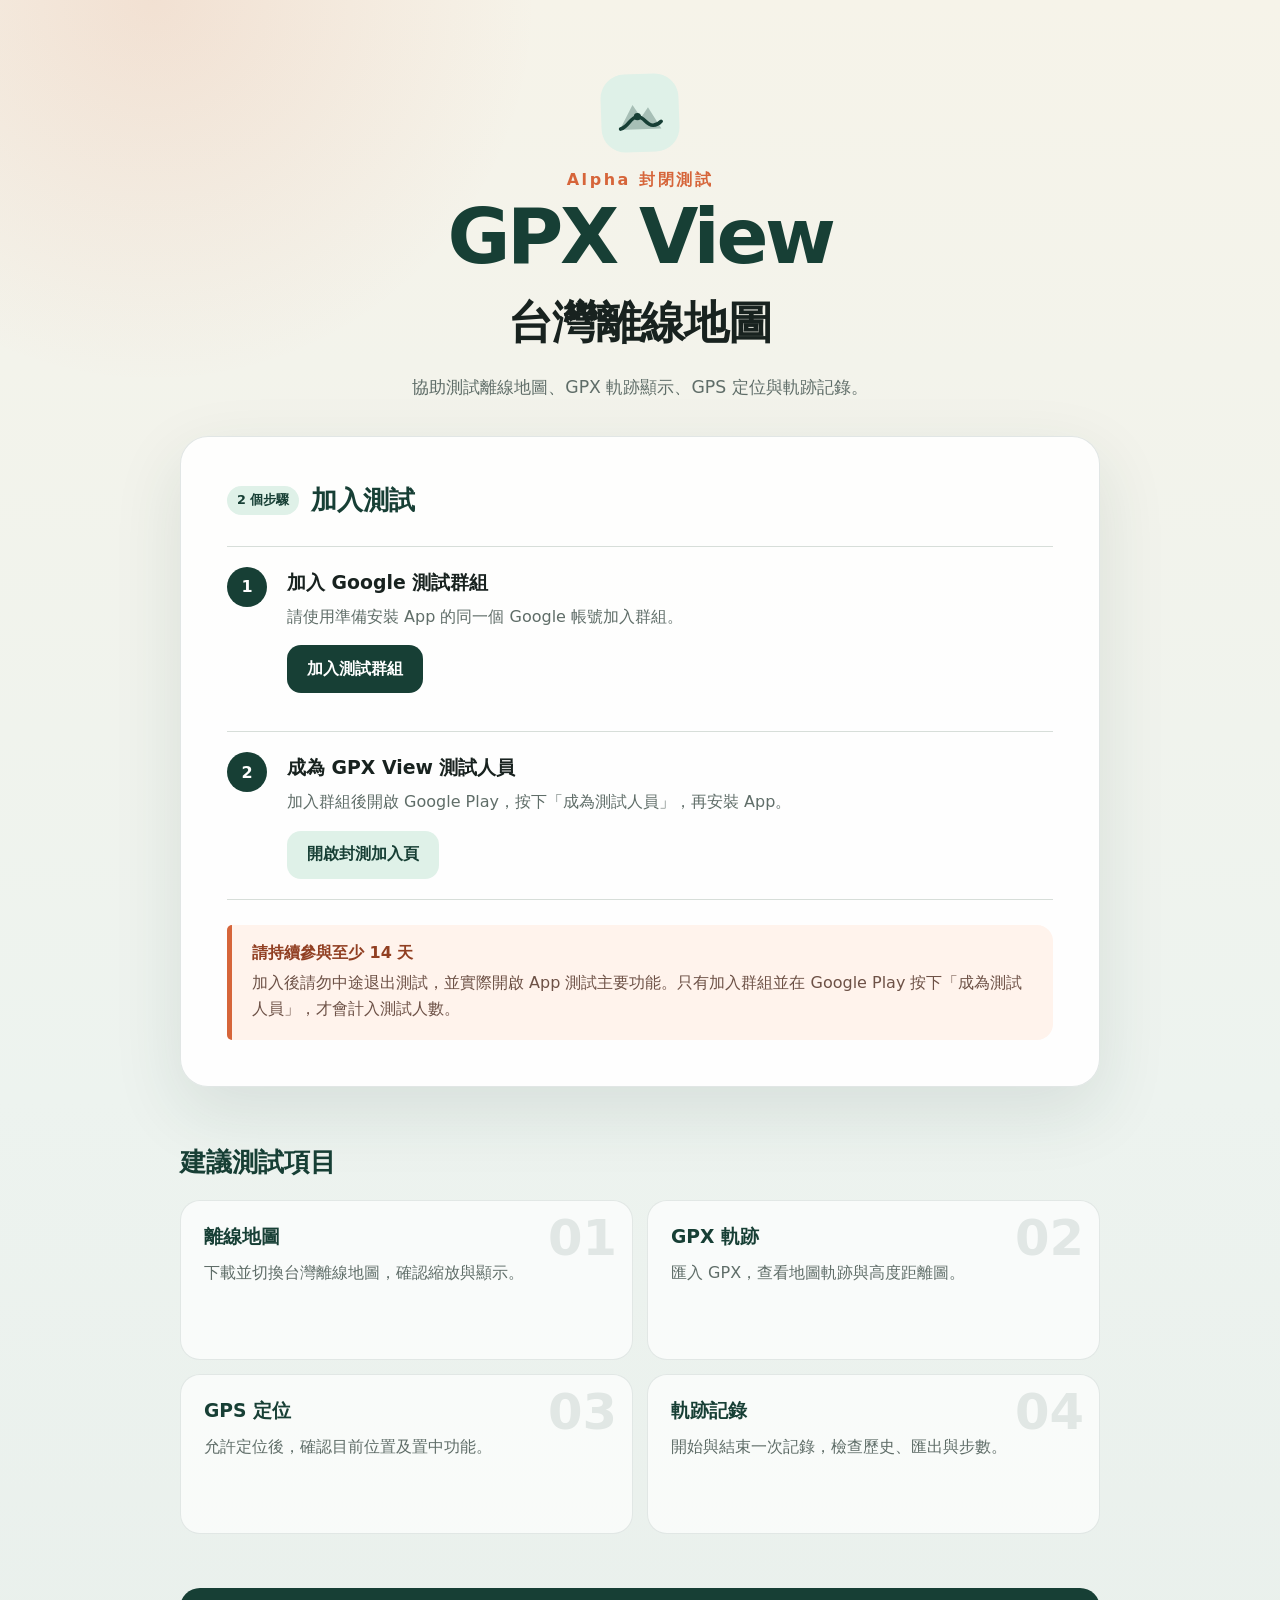
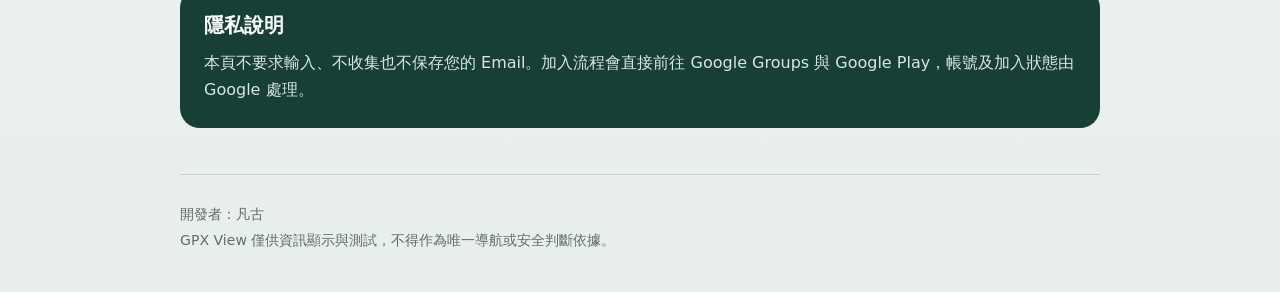
==== index.html @ 049daea7 "Add files via upload" ====
<!doctype html>
<html lang="zh-Hant">
<head>
  <meta charset="utf-8">
  <meta name="viewport" content="width=device-width, initial-scale=1">
  <meta name="description" content="GPX View 台灣離線地圖 Alpha 封閉測試加入頁面">
  <meta name="theme-color" content="#173f35">
  <title>GPX View 台灣離線地圖｜加入 Alpha 測試</title>
  <link rel="stylesheet" href="styles.css">
</head>
<body>
  <main class="shell">
    <header class="hero">
      <div class="mark" aria-hidden="true">
        <svg viewBox="0 0 64 64" role="img">
          <path d="M9 50 24 23l9 14 8-11 14 24H9Z" fill="currentColor" opacity=".28"/>
          <path d="M10 49c9-2 11-13 19-13 8 0 9 10 17 10 4 0 7-2 9-4" fill="none" stroke="currentColor" stroke-width="4" stroke-linecap="round"/>
          <circle cx="29" cy="36" r="4" fill="currentColor"/>
        </svg>
      </div>
      <p class="eyebrow">Alpha 封閉測試</p>
      <h1>GPX View<br><span>台灣離線地圖</span></h1>
      <p class="lead">協助測試離線地圖、GPX 軌跡顯示、GPS 定位與軌跡記錄。</p>
    </header>

    <section class="card" aria-labelledby="join-title">
      <div class="card-heading">
        <span class="step-badge">2 個步驟</span>
        <h2 id="join-title">加入測試</h2>
      </div>

      <ol class="steps">
        <li>
          <span class="number">1</span>
          <div class="step-content">
            <h3>加入 Google 測試群組</h3>
            <p>請使用準備安裝 App 的同一個 Google 帳號加入群組。</p>
            <a class="button primary" href="https://groups.google.com/g/gpxview-tw-testers" target="_blank" rel="noopener noreferrer">加入測試群組</a>
          </div>
        </li>
        <li>
          <span class="number">2</span>
          <div class="step-content">
            <h3>成為 GPX View 測試人員</h3>
            <p>加入群組後開啟 Google Play，按下「成為測試人員」，再安裝 App。</p>
            <a class="button secondary" href="https://play.google.com/apps/testing/ctliaw.gpxview.tw" target="_blank" rel="noopener noreferrer">開啟封測加入頁</a>
          </div>
        </li>
      </ol>

      <aside class="notice" aria-label="測試注意事項">
        <strong>請持續參與至少 14 天</strong>
        <p>加入後請勿中途退出測試，並實際開啟 App 測試主要功能。只有加入群組並在 Google Play 按下「成為測試人員」，才會計入測試人數。</p>
      </aside>
    </section>

    <section class="details" aria-labelledby="test-title">
      <h2 id="test-title">建議測試項目</h2>
      <div class="grid">
        <article><span>01</span><h3>離線地圖</h3><p>下載並切換台灣離線地圖，確認縮放與顯示。</p></article>
        <article><span>02</span><h3>GPX 軌跡</h3><p>匯入 GPX，查看地圖軌跡與高度距離圖。</p></article>
        <article><span>03</span><h3>GPS 定位</h3><p>允許定位後，確認目前位置及置中功能。</p></article>
        <article><span>04</span><h3>軌跡記錄</h3><p>開始與結束一次記錄，檢查歷史、匯出與步數。</p></article>
      </div>
    </section>

    <section class="privacy" aria-labelledby="privacy-title">
      <h2 id="privacy-title">隱私說明</h2>
      <p>本頁不要求輸入、不收集也不保存您的 Email。加入流程會直接前往 Google Groups 與 Google Play，帳號及加入狀態由 Google 處理。</p>
    </section>

    <footer>
      <p>開發者：凡古</p>
      <p>GPX View 僅供資訊顯示與測試，不得作為唯一導航或安全判斷依據。</p>
    </footer>
  </main>
</body>
</html>
---- styles.css ----
:root {
  color-scheme: light;
  --forest: #173f35;
  --forest-2: #225c4b;
  --mint: #dff1e8;
  --cream: #f6f3e9;
  --ink: #18221f;
  --muted: #5f6d68;
  --line: #d7ded9;
  --white: #fff;
  --orange: #d6653a;
  font-family: "Noto Sans TC", "Microsoft JhengHei", system-ui, sans-serif;
}

* { box-sizing: border-box; }

body {
  margin: 0;
  color: var(--ink);
  background:
    radial-gradient(circle at 12% 0%, rgba(214, 101, 58, .13), transparent 24rem),
    linear-gradient(180deg, var(--cream), #edf3ef 58%, #e8efeb);
  min-height: 100vh;
}

.shell { width: min(100% - 32px, 920px); margin: 0 auto; padding: 54px 0 36px; }
.hero { text-align: center; padding: 20px 0 34px; }
.mark { width: 78px; height: 78px; margin: 0 auto 18px; display: grid; place-items: center; color: var(--forest); background: var(--mint); border-radius: 24px; transform: rotate(-2deg); }
.mark svg { width: 58px; height: 58px; }
.eyebrow { margin: 0 0 8px; color: var(--orange); font-weight: 800; letter-spacing: .16em; }
h1 { margin: 0; font-size: clamp(2.5rem, 8vw, 4.8rem); line-height: .98; letter-spacing: -.045em; color: var(--forest); }
h1 span { color: var(--ink); font-size: .58em; letter-spacing: -.02em; }
.lead { max-width: 610px; margin: 22px auto 0; color: var(--muted); font-size: 1.08rem; line-height: 1.75; }

.card { background: rgba(255,255,255,.9); border: 1px solid rgba(23,63,53,.12); border-radius: 28px; padding: clamp(24px, 5vw, 46px); box-shadow: 0 24px 70px rgba(31,61,51,.11); }
.card-heading { display: flex; align-items: center; gap: 12px; margin-bottom: 28px; }
.card-heading h2, .details h2, .privacy h2 { margin: 0; color: var(--forest); font-size: 1.65rem; }
.step-badge { padding: 6px 10px; border-radius: 999px; color: var(--forest); background: var(--mint); font-size: .8rem; font-weight: 800; }
.steps { list-style: none; padding: 0; margin: 0; display: grid; gap: 18px; }
.steps li { display: grid; grid-template-columns: 44px 1fr; gap: 16px; padding: 20px 0; border-top: 1px solid var(--line); }
.steps li:last-child { border-bottom: 1px solid var(--line); }
.number { width: 40px; height: 40px; display: grid; place-items: center; border-radius: 50%; color: var(--white); background: var(--forest); font-weight: 900; }
.step-content h3 { margin: 3px 0 8px; font-size: 1.18rem; }
.step-content p { margin: 0 0 15px; color: var(--muted); line-height: 1.65; }
.button { display: inline-flex; min-height: 48px; align-items: center; justify-content: center; padding: 0 20px; border-radius: 14px; font-weight: 800; text-decoration: none; transition: transform .18s ease, box-shadow .18s ease; }
.button:hover { transform: translateY(-2px); box-shadow: 0 9px 24px rgba(23,63,53,.16); }
.button:focus-visible { outline: 3px solid rgba(214,101,58,.45); outline-offset: 3px; }
.primary { color: var(--white); background: var(--forest); }
.secondary { color: var(--forest); background: var(--mint); }
.notice { margin-top: 25px; padding: 18px 20px; border-left: 5px solid var(--orange); border-radius: 5px 16px 16px 5px; background: #fff3ec; }
.notice strong { color: #913f22; }
.notice p { margin: 6px 0 0; color: #6d5146; line-height: 1.65; }

.details { padding: 58px 0 30px; }
.grid { display: grid; grid-template-columns: repeat(2, 1fr); gap: 14px; margin-top: 20px; }
.grid article { position: relative; overflow: hidden; min-height: 160px; padding: 23px; border-radius: 20px; background: rgba(255,255,255,.68); border: 1px solid rgba(23,63,53,.1); }
.grid article span { position: absolute; right: 15px; top: 8px; color: rgba(23,63,53,.1); font-size: 3.1rem; font-weight: 900; }
.grid article h3 { position: relative; margin: 0 0 10px; color: var(--forest); }
.grid article p { position: relative; margin: 0; color: var(--muted); line-height: 1.65; }
.privacy { margin: 24px 0 46px; padding: 24px; border-radius: 20px; background: var(--forest); color: #d9e7e1; }
.privacy h2 { color: var(--white); font-size: 1.25rem; }
.privacy p { margin: 10px 0 0; line-height: 1.7; }
footer { padding-top: 24px; border-top: 1px solid rgba(23,63,53,.16); color: var(--muted); font-size: .88rem; line-height: 1.6; }
footer p { margin: 4px 0; }

@media (max-width: 620px) {
  .shell { width: min(100% - 22px, 920px); padding-top: 30px; }
  .hero { padding-bottom: 25px; }
  .card { border-radius: 22px; }
  .grid { grid-template-columns: 1fr; }
  .button { width: 100%; }
}

@media (prefers-reduced-motion: reduce) {
  * { scroll-behavior: auto !important; transition: none !important; }
}
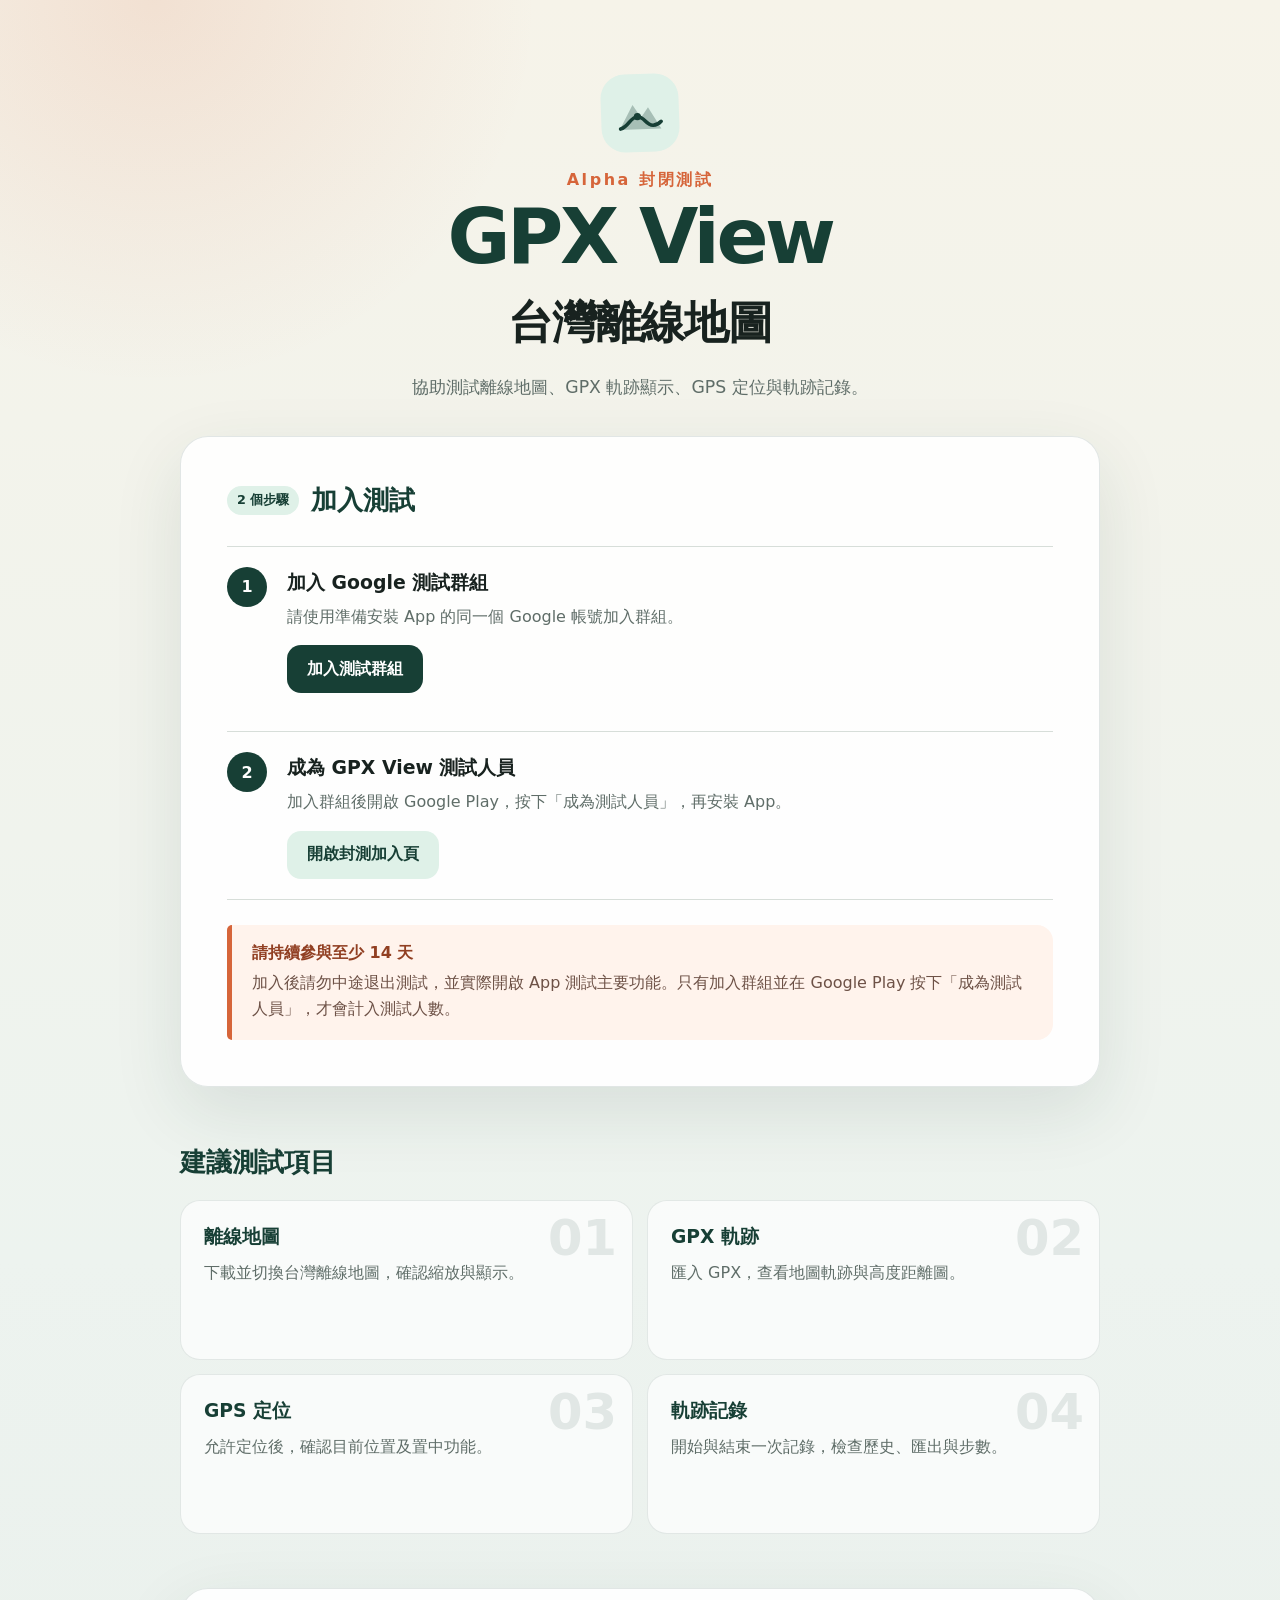
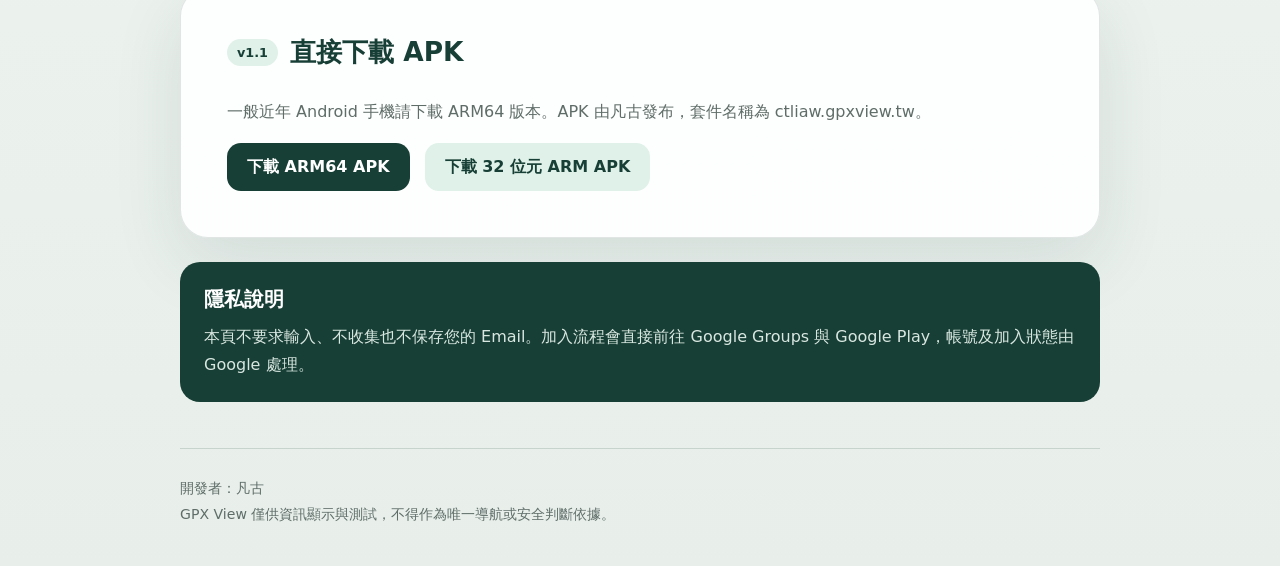
==== commit dd97da11: "Publish GPX View v1.1 APKs" ====
--- a/index.html
+++ b/index.html
@@ -64,6 +64,16 @@
       </div>
     </section>
 
+    <section class="card download" aria-labelledby="download-title">
+      <div class="card-heading">
+        <span class="step-badge">v1.1</span>
+        <h2 id="download-title">直接下載 APK</h2>
+      </div>
+      <p>一般近年 Android 手機請下載 ARM64 版本。APK 由凡古發布，套件名稱為 ctliaw.gpxview.tw。</p>
+      <a class="button primary" href="downloads/TaiwanGpxMap-v1.1-arm64-v8a.apk" download>下載 ARM64 APK</a>
+      <a class="button secondary" href="downloads/TaiwanGpxMap-v1.1-armeabi-v7a.apk" download>下載 32 位元 ARM APK</a>
+    </section>
+
     <section class="privacy" aria-labelledby="privacy-title">
       <h2 id="privacy-title">隱私說明</h2>
       <p>本頁不要求輸入、不收集也不保存您的 Email。加入流程會直接前往 Google Groups 與 Google Play，帳號及加入狀態由 Google 處理。</p>
--- a/styles.css
+++ b/styles.css
@@ -50,6 +50,9 @@
 .notice { margin-top: 25px; padding: 18px 20px; border-left: 5px solid var(--orange); border-radius: 5px 16px 16px 5px; background: #fff3ec; }
 .notice strong { color: #913f22; }
 .notice p { margin: 6px 0 0; color: #6d5146; line-height: 1.65; }
+.download { margin: 24px 0; }
+.download p { margin: 0 0 18px; color: var(--muted); line-height: 1.7; }
+.download .button + .button { margin-left: 10px; }
 
 .details { padding: 58px 0 30px; }
 .grid { display: grid; grid-template-columns: repeat(2, 1fr); gap: 14px; margin-top: 20px; }
@@ -69,6 +72,7 @@
   .card { border-radius: 22px; }
   .grid { grid-template-columns: 1fr; }
   .button { width: 100%; }
+  .download .button + .button { margin: 10px 0 0; }
 }
 
 @media (prefers-reduced-motion: reduce) {
